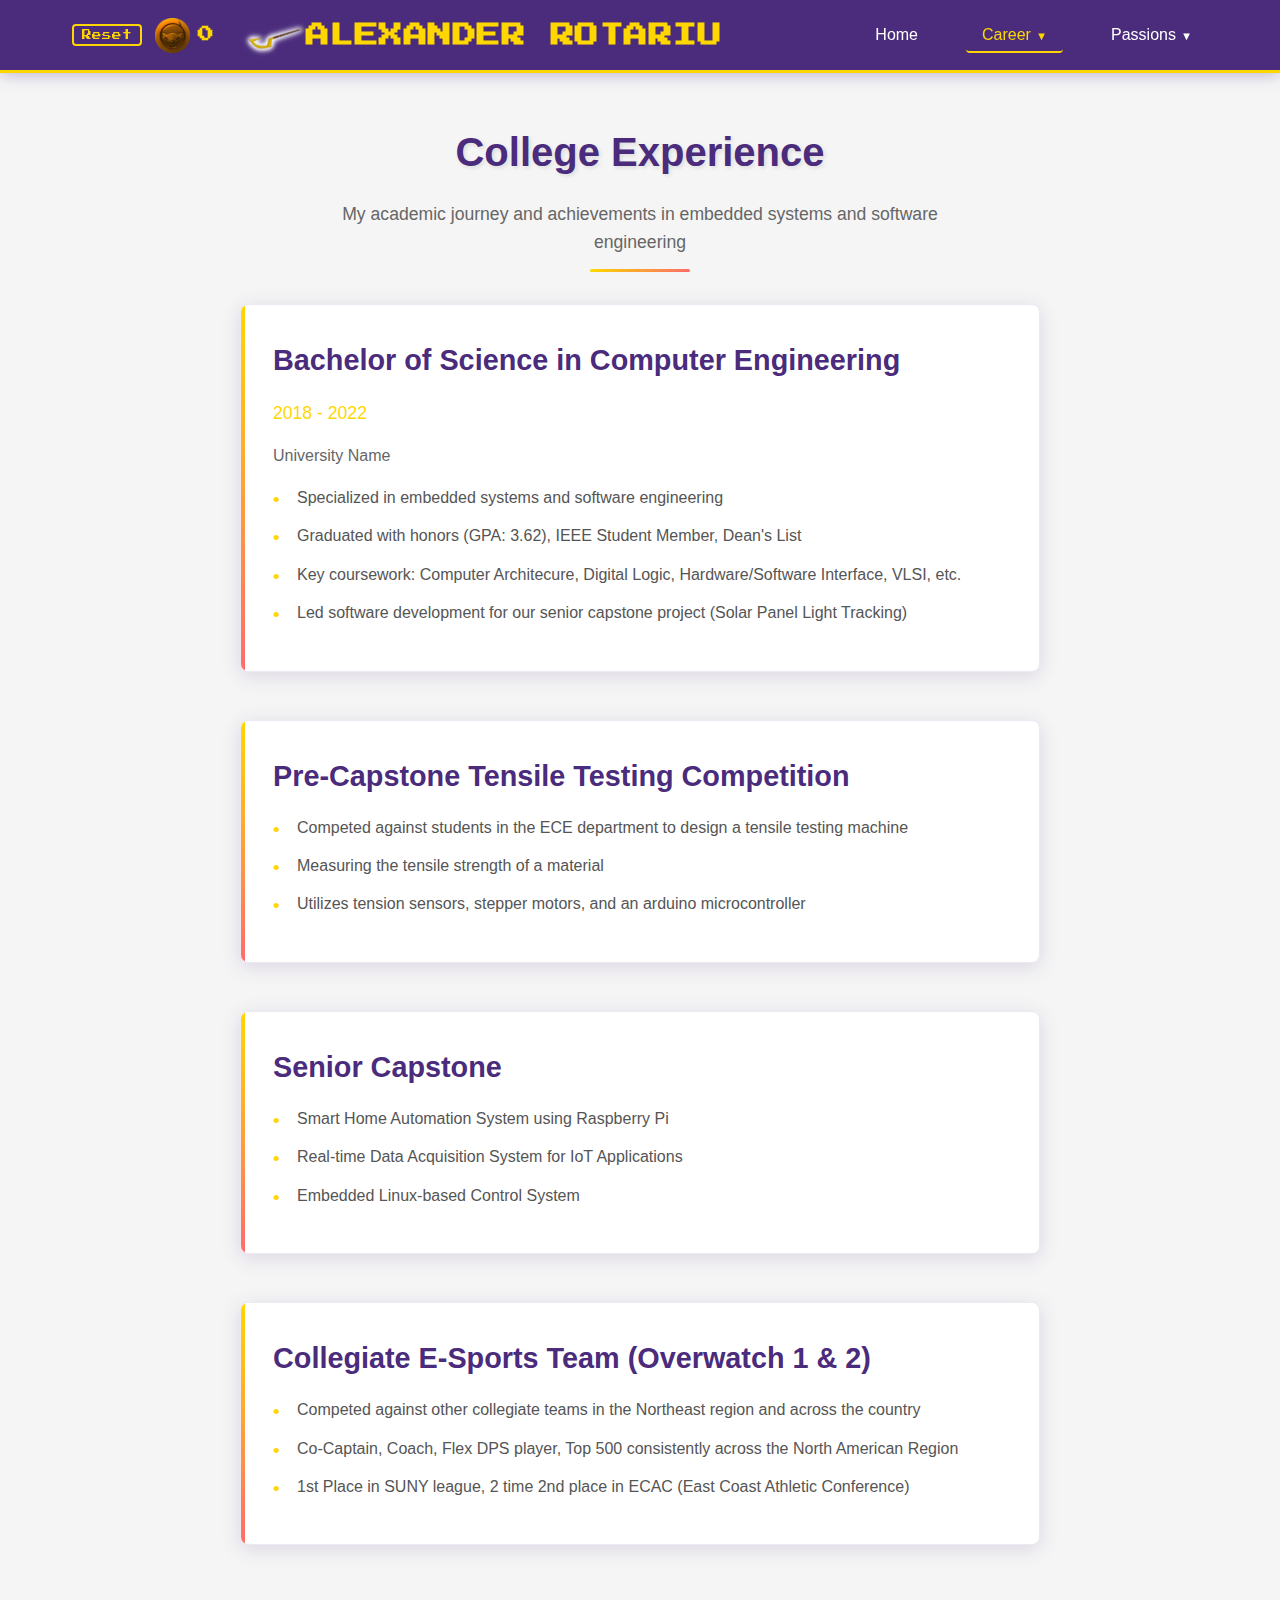
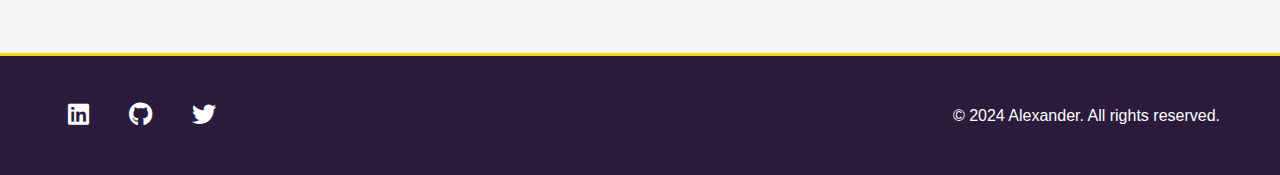
==== pages/college.html @ 06981c9f "Initial commit" ====
<!DOCTYPE html>
<html lang="en">
<head>
    <meta charset="UTF-8">
    <meta name="viewport" content="width=device-width, initial-scale=1.0">
    <title>Alexander Rotariu</title>
    <link rel="icon" type="image/png" href="../images/sly-cane.png">
    <link rel="stylesheet" href="../styles.css">
    <link rel="stylesheet" href="https://cdnjs.cloudflare.com/ajax/libs/font-awesome/6.0.0/css/all.min.css">
    <style>
        .experience-content {
            padding: 120px 0 60px;
            background-color: #f5f5f5;
        }
        
        .experience-header {
            text-align: center;
            margin-bottom: 3rem;
            position: relative;
        }
        
        .experience-header::after {
            content: '';
            position: absolute;
            bottom: -1rem;
            left: 50%;
            transform: translateX(-50%);
            width: 100px;
            height: 3px;
            background: linear-gradient(to right, var(--sly-gold), var(--sly-accent));
            border-radius: 2px;
        }
        
        .experience-header h1 {
            font-size: 2.5rem;
            color: var(--sly-purple);
            margin-bottom: 1rem;
            text-shadow: 2px 2px 4px rgba(0, 0, 0, 0.1);
        }
        
        .experience-header p {
            color: #666;
            font-size: 1.1rem;
            max-width: 600px;
            margin: 0 auto;
        }
        
        .experience-details {
            max-width: 800px;
            margin: 0 auto;
        }
        
        .experience-item {
            margin-bottom: 3rem;
            padding: 2rem;
            background: #fff;
            border-radius: 8px;
            box-shadow: 0 4px 20px rgba(74, 43, 124, 0.15);
            border: 1px solid rgba(74, 43, 124, 0.1);
            transition: transform 0.3s ease, box-shadow 0.3s ease;
            position: relative;
            overflow: hidden;
        }
        
        .experience-item:hover {
            transform: translateY(-5px);
            box-shadow: 0 6px 25px rgba(74, 43, 124, 0.2);
        }
        
        .experience-item::before {
            content: '';
            position: absolute;
            top: 0;
            left: 0;
            width: 4px;
            height: 100%;
            background: linear-gradient(to bottom, var(--sly-gold), var(--sly-accent));
        }
        
        .experience-item h2 {
            color: var(--sly-purple);
            margin-bottom: 1rem;
            font-size: 1.8rem;
        }
        
        .experience-item .date {
            color: var(--sly-gold);
            font-weight: 500;
            margin-bottom: 1rem;
            font-size: 1.1rem;
        }
        
        .experience-item p {
            color: #666;
            margin-bottom: 1rem;
            font-weight: 500;
        }
        
        .experience-item ul {
            list-style: none;
            padding-left: 1.5rem;
        }
        
        .experience-item li {
            margin-bottom: 0.8rem;
            position: relative;
            color: #555;
            line-height: 1.6;
        }
        
        .experience-item li::before {
            content: "•";
            color: var(--sly-gold);
            position: absolute;
            left: -1.5rem;
            font-size: 1.2rem;
        }

        @media (max-width: 768px) {
            .experience-header h1 {
                font-size: 2rem;
            }
            
            .experience-item {
                padding: 1.5rem;
            }
            
            .experience-item h2 {
                font-size: 1.5rem;
            }
        }
    </style>
</head>
<body>
    <nav class="navbar">
        <div class="nav-content">
            <div class="logo">
                <button class="reset-button">Reset</button>
                <div class="coin-counter">
                    <img src="../images/sly-coin.png" alt="Coin">
                    <span>0</span>
                </div>
                <img src="../images/sly-cane.png" alt="Sly Cooper's Cane" class="cane">
                <span class="logo-text">Alexander Rotariu</span>
            </div>
            <ul class="nav-links">
                <li><a href="../index.html">Home</a></li>
                <li class="dropdown">
                    <a href="#" class="active">Career</a>
                    <div class="dropdown-content">
                        <a href="ibm.html">IBM</a>
                        <a href="plugpower.html">Plug Power</a>
                        <a href="college.html">College</a>
                    </div>
                </li>
                <li class="dropdown">
                    <a href="#">Passions</a>
                    <div class="dropdown-content">
                        <a href="pokemon.html">Pokémon</a>
                        <a href="bouldering.html">Bouldering</a>
                        <a href="gaming.html">Gaming</a>
                        <a href="music.html">Music</a>
                    </div>
                </li>
            </ul>
        </div>
    </nav>

    <main class="experience-content">
        <div class="container">
            <div class="experience-header">
                <h1>College Experience</h1>
                <p>My academic journey and achievements in embedded systems and software engineering</p>
            </div>

            <div class="experience-details">
                <div class="experience-item">
                    <h2>Bachelor of Science in Computer Engineering</h2>
                    <div class="date">2018 - 2022</div>
                    <p>University Name</p>
                    <ul>
                        <li>Specialized in embedded systems and software engineering</li>
                        <li>Graduated with honors (GPA: 3.62), IEEE Student Member, Dean's List</li>
                        <li>Key coursework: Computer Architecure, Digital Logic, Hardware/Software Interface, VLSI, etc.</li>
                        <li>Led software development for our senior capstone project (Solar Panel Light Tracking)</li>
                    </ul>
                </div>

                <div class="experience-item">
                    <h2>Pre-Capstone Tensile Testing Competition</h2>
                    <ul>
                        <li>Competed against students in the ECE department to design a tensile testing machine</li>
                        <li>Measuring the tensile strength of a material</li>
                        <li>Utilizes tension sensors, stepper motors, and an arduino microcontroller</li>
                    </ul>
                </div>

                <div class="experience-item">
                    <h2>Senior Capstone</h2>
                    <ul>
                        <li>Smart Home Automation System using Raspberry Pi</li>
                        <li>Real-time Data Acquisition System for IoT Applications</li>
                        <li>Embedded Linux-based Control System</li>
                    </ul>
                </div>

                <div class="experience-item">
                    <h2>Collegiate E-Sports Team (Overwatch 1 & 2)</h2>
                    <ul>
                        <li>Competed against other collegiate teams in the Northeast region and across the country</li>
                        <li>Co-Captain, Coach, Flex DPS player, Top 500 consistently across the North American Region</li>
                        <li>1st Place in SUNY league, 2 time 2nd place in ECAC (East Coast Athletic Conference)</li>
                    </ul>
                </div>
            </div>
        </div>
    </main>

    <footer>
        <div class="container">
            <div class="footer-content">
                <div class="social-links">
                    <a href="#" target="_blank"><i class="fab fa-linkedin"></i></a>
                    <a href="#" target="_blank"><i class="fab fa-github"></i></a>
                    <a href="#" target="_blank"><i class="fab fa-twitter"></i></a>
                </div>
                <p>&copy; 2024 Alexander. All rights reserved.</p>
            </div>
        </div>
    </footer>

    <script src="../script.js"></script>
</body>
</html>
---- styles.css ----
@import url('https://fonts.googleapis.com/css2?family=Press+Start+2P&display=swap');

/* Reset and base styles */
* {
    margin: 0;
    padding: 0;
    box-sizing: border-box;
}

:root {
    --sly-purple: #4A2B7C;
    --sly-blue: #1B3B6F;
    --sly-gold: #FFD700;
    --sly-dark: #2A1B3D;
    --sly-light: #8A6FD5;
    --sly-accent: #FF6B6B;
}

body {
    font-family: 'Segoe UI', Tahoma, Geneva, Verdana, sans-serif;
    line-height: 1.6;
    color: #333;
    background-color: #f5f5f5;
}

.container {
    max-width: 1200px;
    margin: 0 auto;
    padding: 0 20px;
}

/* Navigation */
.navbar {
    position: fixed;
    top: 0;
    width: 100%;
    background-color: var(--sly-purple);
    box-shadow: 0 2px 15px rgba(74, 43, 124, 0.3);
    z-index: 1000;
    border-bottom: 3px solid var(--sly-gold);
    transition: all 0.5s ease;
}

.navbar.vaporwave {
    background: linear-gradient(45deg, #ff00ff, #00ffff, #ff00ff);
    background-size: 200% 200%;
    animation: vaporwaveGradient 3s ease infinite;
    position: relative;
    overflow: visible;
}

.navbar.vaporwave::before {
    content: '';
    position: absolute;
    top: 0;
    left: 0;
    right: 0;
    bottom: 0;
    background: url('data:image/svg+xml,<svg width="20" height="20" viewBox="0 0 20 20" xmlns="http://www.w3.org/2000/svg"><rect width="1" height="1" fill="rgba(255,255,255,0.1)"/></svg>');
    opacity: 0.3;
    animation: vaporwavePattern 2s linear infinite;
    pointer-events: none;
}

@keyframes vaporwaveGradient {
    0% { background-position: 0% 50%; }
    50% { background-position: 100% 50%; }
    100% { background-position: 0% 50%; }
}

@keyframes vaporwavePattern {
    0% { transform: translateX(0); }
    100% { transform: translateX(20px); }
}

.navbar.vaporwave .nav-content {
    position: relative;
    z-index: 2;
}

.navbar.vaporwave .nav-links a {
    color: #fff;
    text-shadow: 0 0 10px rgba(255, 255, 255, 0.5);
}

.navbar.vaporwave .logo-text {
    text-shadow: 0 0 10px rgba(255, 215, 0, 0.5);
}

.navbar.vaporwave .dropdown-content {
    background: linear-gradient(45deg, #ff00ff, #00ffff);
    border: 2px solid #fff;
    box-shadow: 0 0 20px rgba(255, 255, 255, 0.3);
    z-index: 1001;
}

.navbar.vaporwave .reset-button {
    background: none;
    border: 2px solid #fff;
    color: #fff;
    text-shadow: 0 0 10px rgba(255, 255, 255, 0.5);
    position: relative;
    z-index: 2;
}

.navbar.vaporwave .reset-button:hover {
    background-color: #fff;
    color: #ff00ff;
    text-shadow: none;
}

.navbar.vaporwave .coin-counter {
    position: relative;
    z-index: 2;
}

.navbar.vaporwave .coin-counter img {
    filter: drop-shadow(0 0 5px rgba(255, 215, 0, 0.5));
}

.navbar.vaporwave .logo img.cane {
    position: relative;
    z-index: 2;
}

.nav-content {
    display: flex;
    justify-content: space-between;
    align-items: center;
    padding: 1rem 2rem;
    max-width: 1200px;
    margin: 0 auto;
}

.logo {
    display: flex;
    align-items: center;
    gap: 8px;
    font-size: 1.5rem;
    font-weight: bold;
    color: var(--sly-gold);
}

.logo img.cane {
    height: 35px;
    width: auto;
    transform: rotate(-45deg);
    transition: transform 0.3s ease;
    filter: drop-shadow(0 0 2px white) 
            drop-shadow(0 0 2px white) 
            drop-shadow(0 0 2px white);
    cursor: pointer;
}

.logo:hover img {
    transform: rotate(-30deg);
}

.logo-text {
    font-family: 'Press Start 2P', cursive;
    text-transform: uppercase;
    letter-spacing: 0.5px;
    color: var(--sly-gold);
    text-shadow: 2px 2px 0 var(--sly-purple);
    white-space: nowrap;
}

.nav-links {
    display: flex;
    list-style: none;
    gap: 2rem;
}

.nav-links a {
    text-decoration: none;
    color: #fff;
    font-weight: 500;
    transition: all 0.3s ease;
    padding: 0.5rem 1rem;
    border-radius: 4px;
    position: relative;
}

.nav-links a:hover {
    color: var(--sly-gold);
    background-color: rgba(255, 255, 255, 0.1);
}

.nav-links a.active {
    color: var(--sly-gold);
    border-bottom: 2px solid var(--sly-gold);
}

.dropdown {
    position: relative;
    display: inline-block;
}

.dropdown-content {
    display: none;
    position: absolute;
    top: 100%;
    left: 0;
    background-color: var(--sly-purple);
    min-width: 200px;
    box-shadow: 0 8px 16px rgba(0,0,0,0.2);
    border: 2px solid var(--sly-gold);
    border-radius: 4px;
    z-index: 1;
}

.dropdown:hover .dropdown-content {
    display: block;
}

.dropdown-content a {
    display: block;
    padding: 12px 16px;
    white-space: nowrap;
}

.dropdown > a::after {
    content: '▼';
    font-size: 0.7em;
    margin-left: 5px;
}

/* Hero Section */
.hero {
    height: 100vh;
    display: flex;
    align-items: center;
    justify-content: center;
    background: linear-gradient(135deg, var(--sly-purple) 0%, var(--sly-blue) 100%);
    text-align: center;
    padding: 0 20px;
    position: relative;
    overflow: hidden;
}

.hero::before {
    content: '';
    position: absolute;
    top: 0;
    left: 0;
    right: 0;
    bottom: 0;
    background: url('data:image/svg+xml,<svg width="20" height="20" viewBox="0 0 20 20" xmlns="http://www.w3.org/2000/svg"><rect width="1" height="1" fill="rgba(255,255,255,0.05)"/></svg>');
    opacity: 0.1;
}

.hero-content {
    position: relative;
    z-index: 1;
}

.hero-content h1 {
    font-size: 4rem;
    margin-bottom: 1rem;
    color: var(--sly-gold);
    text-shadow: 3px 3px 6px rgba(0, 0, 0, 0.3);
    font-weight: bold;
}

.hero-content h2 {
    font-size: 2rem;
    color: #fff;
    margin-bottom: 1.5rem;
    text-shadow: 2px 2px 4px rgba(0, 0, 0, 0.3);
}

.hero-content p {
    font-size: 1.2rem;
    color: #fff;
    max-width: 600px;
    margin: 0 auto;
    text-shadow: 1px 1px 2px rgba(0, 0, 0, 0.3);
}

/* About Section */
.about-section {
    padding: 5rem 0;
    background-color: #fff;
    position: relative;
}

.about-section::before {
    content: '';
    position: absolute;
    top: 0;
    left: 0;
    right: 0;
    height: 4px;
    background: linear-gradient(to right, var(--sly-gold), var(--sly-accent));
}

.about-section h2 {
    text-align: center;
    font-size: 2.5rem;
    color: var(--sly-purple);
    margin-bottom: 3rem;
    text-shadow: 2px 2px 4px rgba(0, 0, 0, 0.1);
}

.about-content {
    display: grid;
    grid-template-columns: 1fr 1fr;
    gap: 3rem;
    align-items: start;
}

.about-text p {
    margin-bottom: 1.5rem;
    color: #666;
    line-height: 1.8;
}

.skills h3 {
    color: var(--sly-purple);
    margin-bottom: 1.5rem;
    font-size: 1.8rem;
}

.skills ul {
    list-style: none;
}

.skills li {
    margin-bottom: 1rem;
    padding-left: 1.5rem;
    position: relative;
    color: #555;
    font-weight: 500;
}

.skills li::before {
    content: "•";
    color: var(--sly-gold);
    position: absolute;
    left: 0;
    font-size: 1.2rem;
}

/* Footer */
footer {
    background-color: var(--sly-dark);
    color: #fff;
    padding: 2rem 0;
    border-top: 3px solid var(--sly-gold);
}

.footer-content {
    display: flex;
    justify-content: space-between;
    align-items: center;
}

.social-links {
    display: flex;
    gap: 1.5rem;
}

.social-links a {
    color: #fff;
    font-size: 1.5rem;
    transition: all 0.3s ease;
    padding: 0.5rem;
    border-radius: 50%;
}

.social-links a:hover {
    color: var(--sly-gold);
    background-color: rgba(255, 255, 255, 0.1);
    transform: translateY(-2px);
}

/* Timeline Section */
.timeline-section {
    padding: 5rem 0;
    background-color: #f5f5f5;
    position: relative;
}

.timeline-section h2 {
    text-align: center;
    font-size: 2.5rem;
    color: var(--sly-purple);
    margin-bottom: 3rem;
    text-shadow: 2px 2px 4px rgba(0, 0, 0, 0.1);
}

.timeline {
    position: relative;
    max-width: 1000px;
    margin: 0 auto;
    padding: 2rem 0;
}

.timeline::before {
    content: '';
    position: absolute;
    top: 0;
    left: 50%;
    transform: translateX(-50%);
    width: 4px;
    height: 100%;
    background: linear-gradient(to bottom, var(--sly-gold), var(--sly-accent));
    border-radius: 2px;
}

.timeline-item {
    position: relative;
    margin-bottom: 4rem;
    width: 100%;
    display: flex;
    justify-content: center;
    align-items: flex-start;
}

.timeline-item:nth-child(odd) {
    padding-right: 50%;
    padding-left: 2rem;
}

.timeline-item:nth-child(even) {
    padding-left: 50%;
    padding-right: 2rem;
}

.timeline-dot {
    position: absolute;
    left: 50%;
    transform: translateX(-50%);
    width: 20px;
    height: 20px;
    background: var(--sly-gold);
    border: 4px solid var(--sly-purple);
    border-radius: 50%;
    z-index: 1;
    box-shadow: 0 0 10px rgba(255, 215, 0, 0.5);
}

.timeline-content {
    background: #fff;
    padding: 2rem;
    border-radius: 8px;
    box-shadow: 0 4px 20px rgba(74, 43, 124, 0.15);
    border: 1px solid rgba(74, 43, 124, 0.1);
    width: calc(100% - 4rem);
    position: relative;
    transition: transform 0.3s ease, box-shadow 0.3s ease;
    cursor: pointer;
}

.timeline-content:hover {
    transform: translateY(-5px);
    box-shadow: 0 6px 25px rgba(74, 43, 124, 0.2);
    border-color: var(--sly-gold);
}

.timeline-content:active {
    transform: translateY(-2px);
    box-shadow: 0 4px 15px rgba(74, 43, 124, 0.15);
}

.timeline-date {
    color: var(--sly-gold);
    font-weight: 500;
    margin-bottom: 0.5rem;
    font-size: 1.1rem;
}

.timeline-content h3 {
    color: var(--sly-purple);
    margin-bottom: 0.5rem;
    font-size: 1.4rem;
}

.timeline-content p {
    color: #666;
    margin-bottom: 1rem;
    font-weight: 500;
}

.timeline-content ul {
    list-style: none;
    padding-left: 1.5rem;
}

.timeline-content li {
    margin-bottom: 0.5rem;
    position: relative;
    color: #555;
    line-height: 1.6;
}

.timeline-content li::before {
    content: "•";
    color: var(--sly-gold);
    position: absolute;
    left: -1.5rem;
    font-size: 1.2rem;
}

@media (max-width: 768px) {
    .timeline::before {
        left: 20px;
    }

    .timeline-item {
        padding-left: 3rem !important;
        padding-right: 1rem !important;
    }

    .timeline-dot {
        left: 20px;
    }

    .timeline-content {
        width: 100%;
    }
}

/* Responsive Design */
@media (max-width: 768px) {
    .nav-content {
        flex-direction: column;
        gap: 1rem;
    }

    .nav-links {
        flex-direction: column;
        text-align: center;
        gap: 1rem;
    }

    .hero-content h1 {
        font-size: 2.5rem;
    }

    .hero-content h2 {
        font-size: 1.5rem;
    }

    .about-content {
        grid-template-columns: 1fr;
    }

    .footer-content {
        flex-direction: column;
        gap: 1rem;
        text-align: center;
    }
}

.sly-font {
    font-family: 'Press Start 2P', cursive;
    text-transform: uppercase;
    letter-spacing: 2px;
    text-shadow: 3px 3px 0 var(--sly-gold),
                 -1px -1px 0 var(--sly-gold),
                 1px -1px 0 var(--sly-gold),
                 -1px 1px 0 var(--sly-gold);
    color: var(--sly-purple);
}

/* Cane Animations */
@keyframes bounce {
    0%, 100% { transform: rotate(-45deg) translateY(0); }
    50% { transform: rotate(-45deg) translateY(-20px); }
}

@keyframes spin {
    0% { transform: rotate(-45deg); }
    100% { transform: rotate(315deg); }
}

@keyframes glow {
    0%, 100% { 
        filter: drop-shadow(0 0 2px white) 
                drop-shadow(0 0 2px white) 
                drop-shadow(0 0 2px white);
    }
    50% { 
        filter: drop-shadow(0 0 15px var(--sly-gold)) 
                drop-shadow(0 0 15px var(--sly-gold));
    }
}

@keyframes shake {
    0%, 100% { transform: rotate(-45deg); }
    25% { transform: rotate(-35deg) translateX(-5px); }
    50% { transform: rotate(-45deg); }
    75% { transform: rotate(-55deg) translateX(5px); }
}

@keyframes flip {
    0% { transform: rotate(-45deg) scaleX(1); }
    50% { transform: rotate(-45deg) scaleX(-1); }
    100% { transform: rotate(-45deg) scaleX(1); }
}

.logo img.bounce { animation: bounce 0.5s ease; }
.logo img.spin { animation: spin 0.7s ease; }
.logo img.glow { animation: glow 1s ease; }
.logo img.shake { animation: shake 0.5s ease; }
.logo img.flip { animation: flip 0.6s ease; }

.coin-counter {
    display: flex;
    align-items: center;
    gap: 8px;
    font-family: 'Press Start 2P', cursive;
    font-size: 1rem;
    color: var(--sly-gold);
    text-shadow: 1px 1px 0 var(--sly-purple);
    margin-right: 5px;
}

.coin-counter img {
    width: 35px;
    height: 35px;
    transform: none !important;
}

.coin-counter span {
    min-width: 40px;
}

.reset-button {
    background: none;
    border: 2px solid var(--sly-gold);
    color: var(--sly-gold);
    font-family: 'Press Start 2P', cursive;
    font-size: 0.6rem;
    padding: 4px 8px;
    cursor: pointer;
    border-radius: 4px;
    transition: all 0.3s ease;
    margin-right: 5px;
}

.reset-button:hover {
    background-color: var(--sly-gold);
    color: var(--sly-purple);
}

@keyframes coinFlash {
    0% {
        transform: translate(-50%, -50%) scale(0) rotate(0deg);
        opacity: 0;
    }
    20% {
        transform: translate(-50%, -50%) scale(2.5) rotate(180deg);
        opacity: 1;
    }
    40% {
        transform: translate(-50%, -50%) scale(2) rotate(360deg);
        opacity: 1;
    }
    60% {
        transform: translate(-50%, -150%) scale(2) rotate(360deg);
        opacity: 1;
    }
    100% {
        transform: translate(-50%, -150%) scale(0) rotate(720deg);
        opacity: 0;
    }
}

.coin-flash {
    position: fixed;
    top: 50%;
    left: 50%;
    width: 100px;
    height: 100px;
    z-index: 9999;
    pointer-events: none;
    animation: coinFlash 1.5s ease-out forwards;
}

@keyframes counterPop {
    0% { transform: scale(1); }
    50% { transform: scale(1.3); }
    100% { transform: scale(1); }
}

.counter-pop {
    animation: counterPop 0.3s ease-out;
}
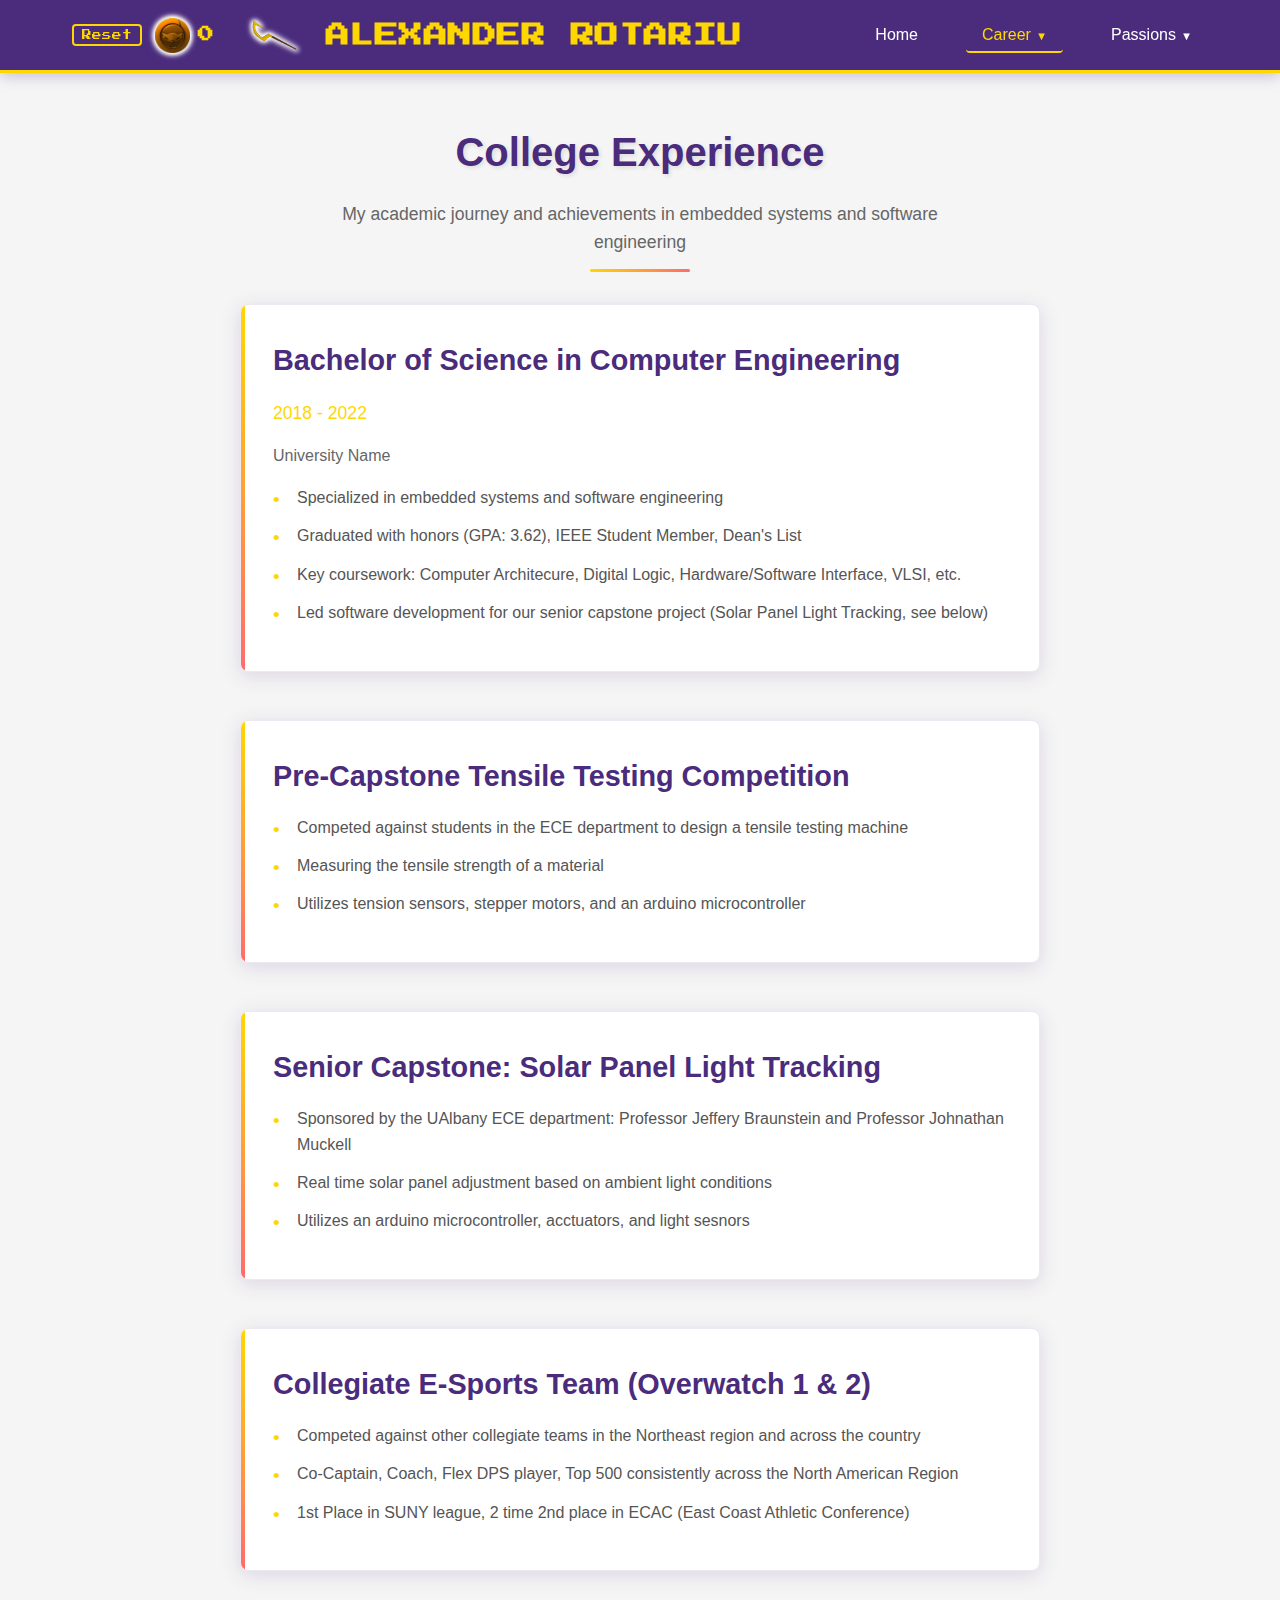
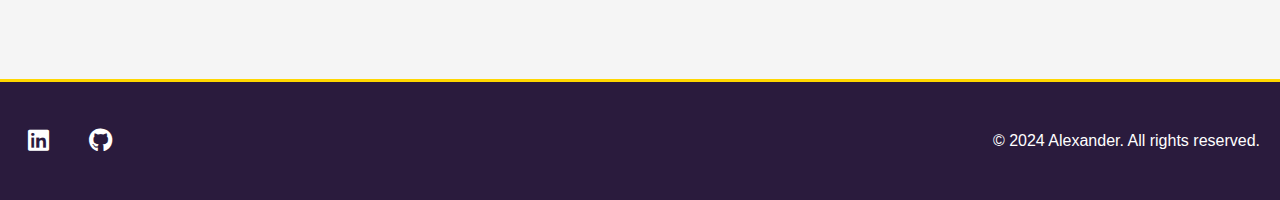
==== commit 3e7be6ed: "Edited page content, added pokemon page, etc" ====
--- a/pages/college.html
+++ b/pages/college.html
@@ -148,16 +148,15 @@
                 <li class="dropdown">
                     <a href="#" class="active">Career</a>
                     <div class="dropdown-content">
+                        <a href="college.html">College</a>
                         <a href="ibm.html">IBM</a>
                         <a href="plugpower.html">Plug Power</a>
-                        <a href="college.html">College</a>
                     </div>
                 </li>
                 <li class="dropdown">
                     <a href="#">Passions</a>
                     <div class="dropdown-content">
                         <a href="pokemon.html">Pokémon</a>
-                        <a href="bouldering.html">Bouldering</a>
                         <a href="gaming.html">Gaming</a>
                         <a href="music.html">Music</a>
                     </div>
@@ -182,7 +181,7 @@
                         <li>Specialized in embedded systems and software engineering</li>
                         <li>Graduated with honors (GPA: 3.62), IEEE Student Member, Dean's List</li>
                         <li>Key coursework: Computer Architecure, Digital Logic, Hardware/Software Interface, VLSI, etc.</li>
-                        <li>Led software development for our senior capstone project (Solar Panel Light Tracking)</li>
+                        <li>Led software development for our senior capstone project (Solar Panel Light Tracking, see below)</li>
                     </ul>
                 </div>
 
@@ -196,11 +195,11 @@
                 </div>
 
                 <div class="experience-item">
-                    <h2>Senior Capstone</h2>
-                    <ul>
-                        <li>Smart Home Automation System using Raspberry Pi</li>
-                        <li>Real-time Data Acquisition System for IoT Applications</li>
-                        <li>Embedded Linux-based Control System</li>
+                    <h2>Senior Capstone: Solar Panel Light Tracking</h2>
+                    <ul>
+                        <li>Sponsored by the UAlbany ECE department: Professor Jeffery Braunstein and Professor Johnathan Muckell</li>
+                        <li>Real time solar panel adjustment based on ambient light conditions</li>
+                        <li>Utilizes an arduino microcontroller, acctuators, and light sesnors </li>
                     </ul>
                 </div>
 
@@ -220,9 +219,8 @@
         <div class="container">
             <div class="footer-content">
                 <div class="social-links">
-                    <a href="#" target="_blank"><i class="fab fa-linkedin"></i></a>
-                    <a href="#" target="_blank"><i class="fab fa-github"></i></a>
-                    <a href="#" target="_blank"><i class="fab fa-twitter"></i></a>
+                    <a href="https://www.linkedin.com/in/alexander-rotariu-857235212/" target="_blank"><i class="fab fa-linkedin"></i></a>
+                    <a href="https://github.com/alexanderrotariu" target="_blank"><i class="fab fa-github"></i></a>
                 </div>
                 <p>&copy; 2024 Alexander. All rights reserved.</p>
             </div>
--- a/styles.css
+++ b/styles.css
@@ -24,7 +24,7 @@
 }
 
 .container {
-    max-width: 1200px;
+    max-width: 1800px;
     margin: 0 auto;
     padding: 0 20px;
 }
@@ -144,7 +144,8 @@
 .logo img.cane {
     height: 35px;
     width: auto;
-    transform: rotate(-45deg);
+    transform: rotate(0deg);
+    margin-right: 20px;
     transition: transform 0.3s ease;
     filter: drop-shadow(0 0 2px white) 
             drop-shadow(0 0 2px white) 
@@ -153,7 +154,7 @@
 }
 
 .logo:hover img {
-    transform: rotate(-30deg);
+    transform: rotate(15deg);
 }
 
 .logo-text {
@@ -277,7 +278,7 @@
     text-shadow: 1px 1px 2px rgba(0, 0, 0, 0.3);
 }
 
-/* About Section */
+/* About Section - Index Page */
 .about-section {
     padding: 5rem 0;
     background-color: #fff;
@@ -307,6 +308,9 @@
     grid-template-columns: 1fr 1fr;
     gap: 3rem;
     align-items: start;
+    max-width: 1200px;
+    margin: 0 auto;
+    padding: 0 2rem;
 }
 
 .about-text p {
@@ -621,6 +625,9 @@
     width: 35px;
     height: 35px;
     transform: none !important;
+    filter: drop-shadow(0 0 2px white) 
+            drop-shadow(0 0 2px white) 
+            drop-shadow(0 0 2px white);
 }
 
 .coin-counter span {
@@ -687,4 +694,299 @@
 
 .counter-pop {
     animation: counterPop 0.3s ease-out;
+}
+
+/* Gaming Page Specific Styles */
+.gaming-about-section {
+    padding: 5rem 0;
+    background-color: #fff;
+    position: relative;
+}
+
+.gaming-about-section::before {
+    content: '';
+    position: absolute;
+    top: 0;
+    left: 0;
+    right: 0;
+    height: 4px;
+    background: linear-gradient(to right, var(--sly-gold), var(--sly-accent));
+}
+
+.gaming-about-content {
+    display: block;
+    max-width: 1600px;
+    margin: 0 auto;
+    padding: 0 2rem;
+}
+
+.gaming-about-text {
+    width: 100%;
+    max-width: none;
+    margin: 0 auto;
+    padding: 2rem;
+}
+
+.gaming-about-text p {
+    margin-bottom: 1.5rem;
+    color: #666;
+    line-height: 1.8;
+}
+
+.games-grid {
+    display: grid;
+    grid-template-columns: repeat(auto-fit, minmax(300px, 1fr));
+    gap: 2rem;
+    padding: 0 1rem;
+}
+
+.game-card {
+    background: white;
+    padding: 2rem;
+    border-radius: 8px;
+    box-shadow: 0 4px 6px rgba(0, 0, 0, 0.1);
+    transition: transform 0.3s ease;
+    display: flex;
+    flex-direction: column;
+    gap: 1rem;
+}
+
+.game-card:hover {
+    transform: translateY(-5px);
+}
+
+.game-cover {
+    width: 100%;
+    height: 300px;
+    border-radius: 4px;
+    overflow: hidden;
+    background-color: #f0f0f0;
+    position: relative;
+}
+
+.game-image {
+    width: 100%;
+    height: 100%;
+    object-fit: cover;
+    transition: transform 0.3s ease;
+}
+
+.game-card:hover .game-image {
+    transform: scale(1.05);
+}
+
+.game-card h3 {
+    color: var(--sly-purple);
+    margin-bottom: 0.5rem;
+    font-size: 1.5rem;
+}
+
+.achievements-grid {
+    display: grid;
+    grid-template-columns: repeat(auto-fit, minmax(200px, 1fr));
+    gap: 1.5rem;
+    padding: 0 1rem;
+    max-width: 800px;
+    margin: 0 auto;
+}
+
+.achievement-card {
+    background: white;
+    padding: 1.5rem;
+    border-radius: 8px;
+    box-shadow: 0 4px 6px rgba(0, 0, 0, 0.1);
+    text-align: center;
+    transition: transform 0.3s ease;
+}
+
+.achievement-card:hover {
+    transform: translateY(-5px);
+}
+
+.achievement-card h3 {
+    color: var(--sly-purple);
+    margin-bottom: 0.5rem;
+    font-size: 1.2rem;
+    font-weight: bold;
+}
+
+.peak-rank {
+    color: var(--sly-gold);
+    font-size: 1.1rem;
+    font-weight: 600;
+    margin: 0;
+}
+
+.achievement-card ul {
+    list-style-type: none;
+    padding: 0;
+}
+
+.achievement-card ul li {
+    margin-bottom: 0.5rem;
+    padding-left: 1.5rem;
+    position: relative;
+}
+
+.achievement-card ul li::before {
+    content: "•";
+    color: var(--sly-gold);
+    position: absolute;
+    left: 0;
+}
+
+@media (max-width: 768px) {
+    .games-grid,
+    .achievements-grid {
+        grid-template-columns: 1fr;
+    }
+    
+    .gaming-about-text {
+        padding: 1rem;
+    }
+}
+
+.gaming-subsections {
+    padding: 4rem 0;
+    background-color: #f8f9fa;
+}
+
+.subsection {
+    margin-bottom: 4rem;
+}
+
+.subsection h2 {
+    text-align: center;
+    color: var(--sly-purple);
+    margin-bottom: 2rem;
+    font-size: 2rem;
+    text-transform: uppercase;
+    letter-spacing: 1px;
+}
+
+/* Pokémon Collection Styles */
+.pokemon-collection {
+    padding: 4rem 0;
+    background-color: #f8f9fa;
+}
+
+.cards-grid {
+    display: grid;
+    grid-template-columns: repeat(auto-fill, minmax(300px, 1fr));
+    gap: 2rem;
+    margin-top: 2rem;
+}
+
+.card-entry {
+    background: white;
+    border-radius: 10px;
+    box-shadow: 0 2px 10px rgba(0, 0, 0, 0.1);
+    overflow: hidden;
+    transition: transform 0.3s ease;
+    width: fit-content;
+    margin: 0 auto;
+}
+
+.card-entry:hover {
+    transform: translateY(-5px);
+}
+
+.card-image {
+    width: fit-content;
+    height: 300px;
+    overflow: hidden;
+    display: flex;
+    align-items: center;
+    justify-content: center;
+    background-color: #f8f9fa;
+    margin: 0 auto;
+}
+
+.card-image img {
+    width: auto;
+    height: auto;
+    max-width: 100%;
+    max-height: 100%;
+    object-fit: contain;
+}
+
+.card-info {
+    padding: 1.5rem;
+    width: 100%;
+    text-align: center;
+}
+
+.card-info h3 {
+    margin: 0 0 0.5rem 0;
+    color: #333;
+}
+
+.card-set {
+    color: #666;
+    font-size: 0.9rem;
+    margin: 0.5rem 0;
+}
+
+.card-number {
+    color: #888;
+    font-size: 0.8rem;
+    margin: 0.5rem 0;
+}
+
+.card-condition {
+    display: inline-block;
+    padding: 0.25rem 0.75rem;
+    background-color: #e9ecef;
+    border-radius: 15px;
+    font-size: 0.8rem;
+    color: #495057;
+    margin-top: 0.5rem;
+}
+
+/* Responsive adjustments */
+@media (max-width: 768px) {
+    .cards-grid {
+        grid-template-columns: repeat(auto-fill, minmax(250px, 1fr));
+    }
+    
+    .card-image {
+        height: 250px;
+    }
+}
+
+/* Pokémon About Section Styles */
+.pokemon-about-section {
+    padding: 5rem 0;
+    background-color: #fff;
+    position: relative;
+}
+
+.pokemon-about-section::before {
+    content: '';
+    position: absolute;
+    top: 0;
+    left: 0;
+    right: 0;
+    height: 4px;
+    background: linear-gradient(to right, var(--sly-gold), var(--sly-accent));
+}
+
+.pokemon-about-content {
+    display: block;
+    max-width: 1600px;
+    margin: 0 auto;
+    padding: 0 2rem;
+}
+
+.pokemon-about-text {
+    width: 100%;
+    max-width: none;
+    margin: 0 auto;
+    padding: 2rem;
+}
+
+.pokemon-about-text p {
+    margin-bottom: 1.5rem;
+    color: #666;
+    line-height: 1.8;
 } 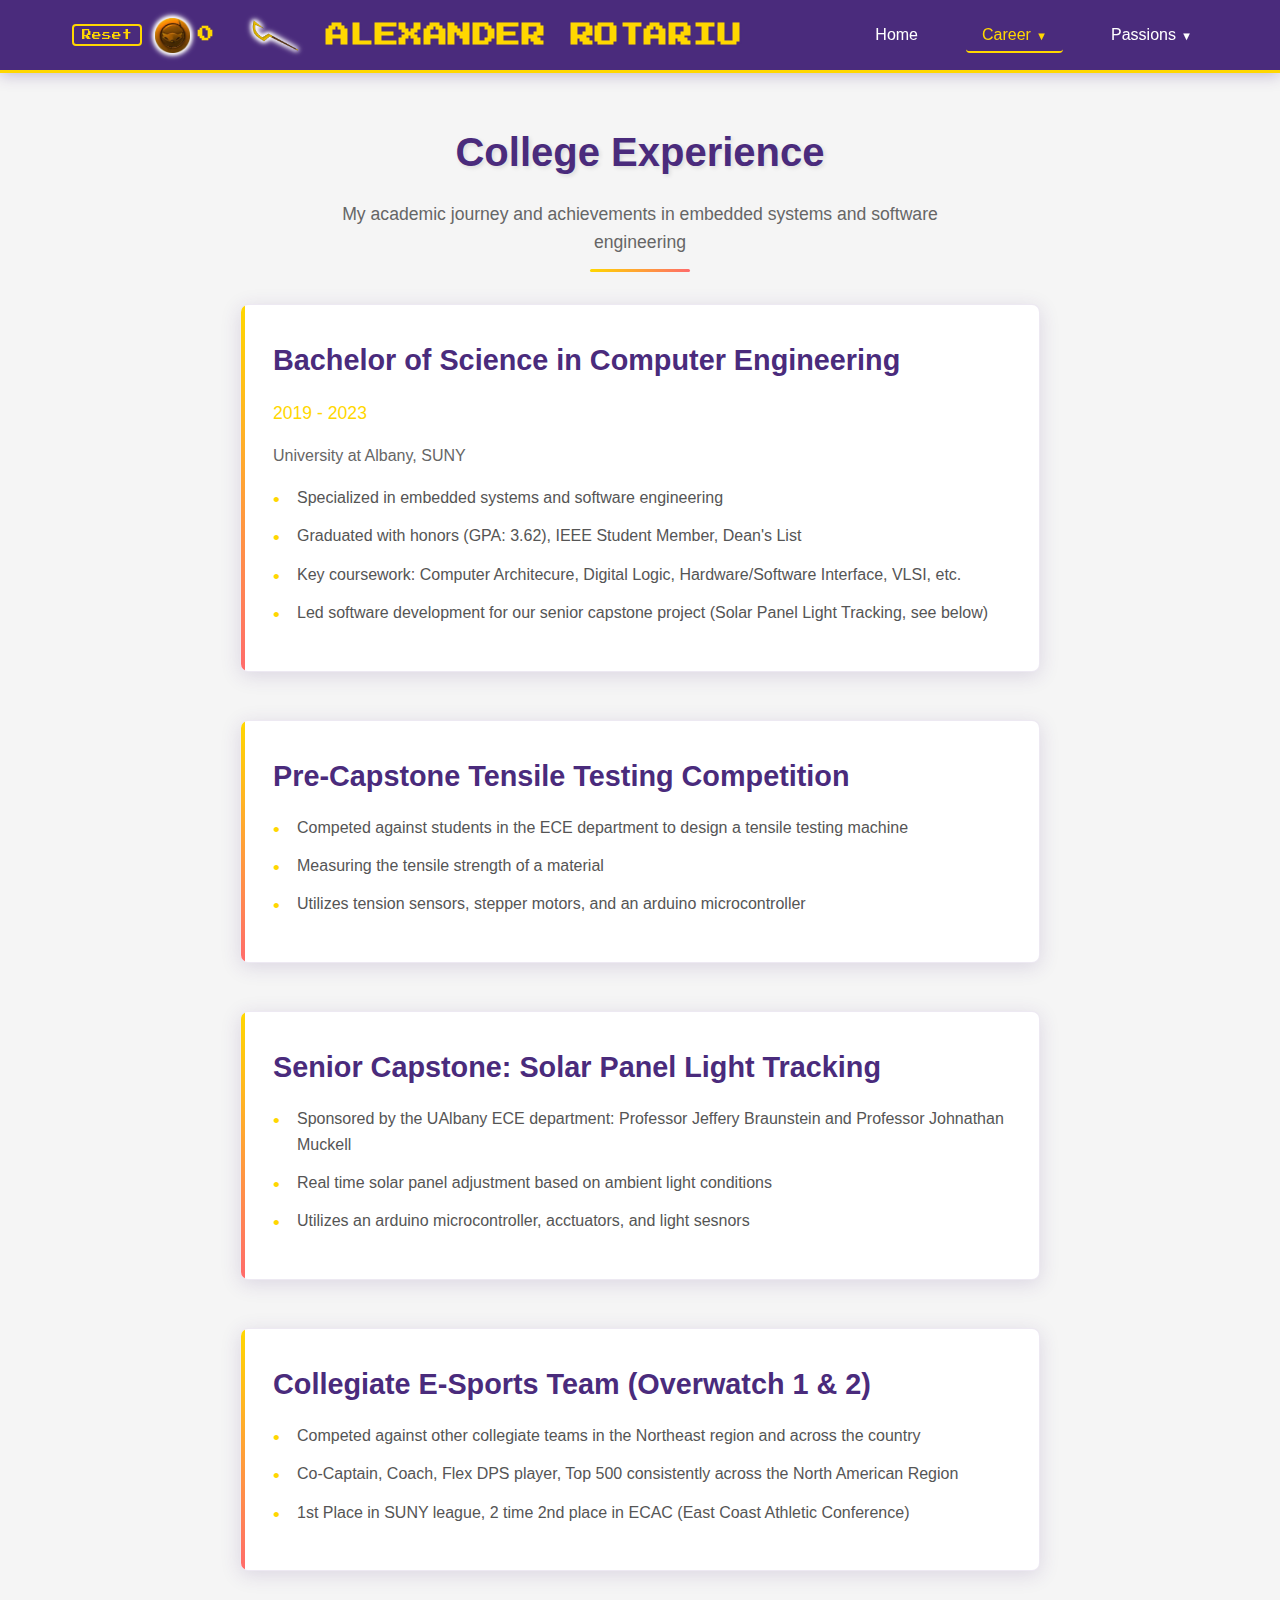
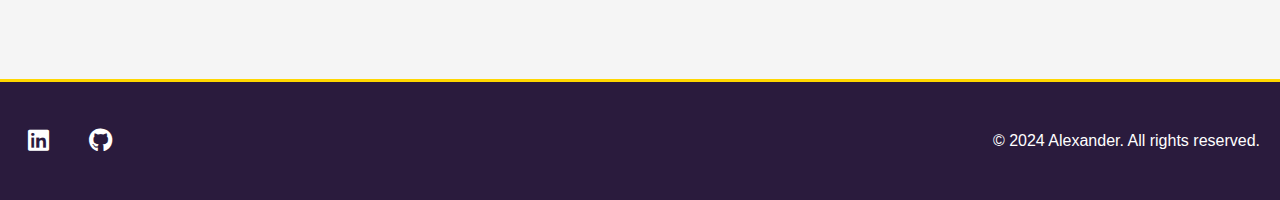
==== commit c27d0dda: "Fix College page placeholder" ====
--- a/pages/college.html
+++ b/pages/college.html
@@ -175,8 +175,8 @@
             <div class="experience-details">
                 <div class="experience-item">
                     <h2>Bachelor of Science in Computer Engineering</h2>
-                    <div class="date">2018 - 2022</div>
-                    <p>University Name</p>
+                    <div class="date">2019 - 2023</div>
+                    <p>University at Albany, SUNY</p>
                     <ul>
                         <li>Specialized in embedded systems and software engineering</li>
                         <li>Graduated with honors (GPA: 3.62), IEEE Student Member, Dean's List</li>
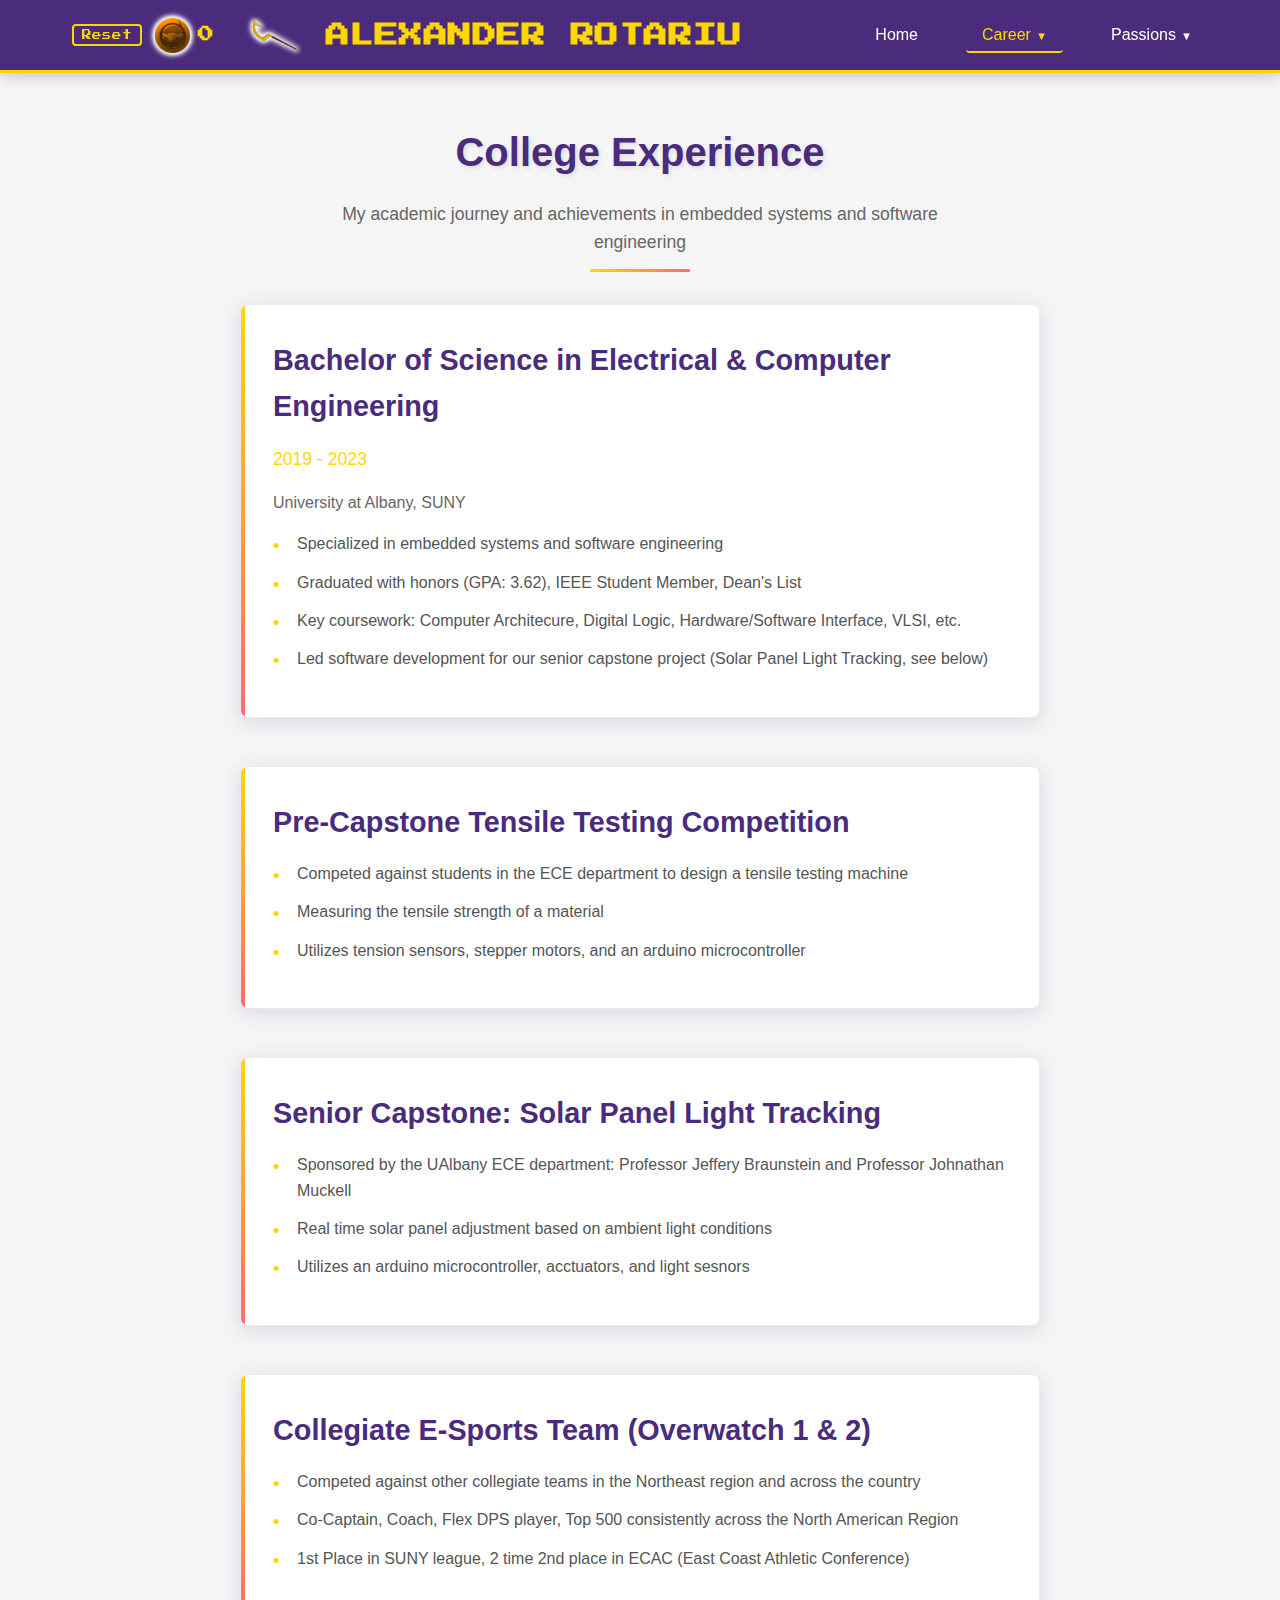
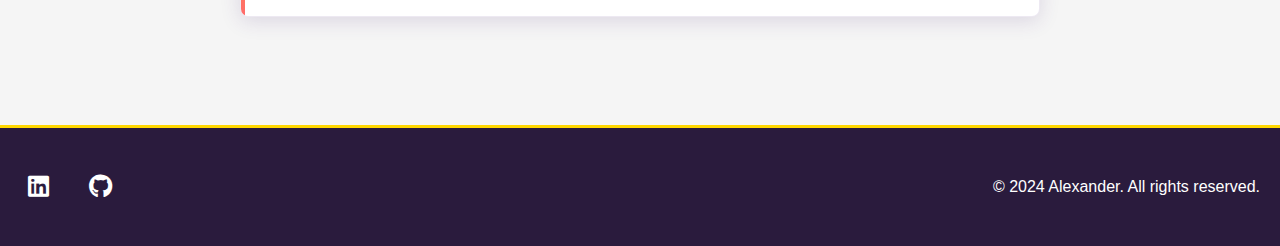
==== commit 36f76284: "Fix small details" ====
--- a/pages/college.html
+++ b/pages/college.html
@@ -174,7 +174,7 @@
 
             <div class="experience-details">
                 <div class="experience-item">
-                    <h2>Bachelor of Science in Computer Engineering</h2>
+                    <h2>Bachelor of Science in Electrical & Computer Engineering</h2>
                     <div class="date">2019 - 2023</div>
                     <p>University at Albany, SUNY</p>
                     <ul>
